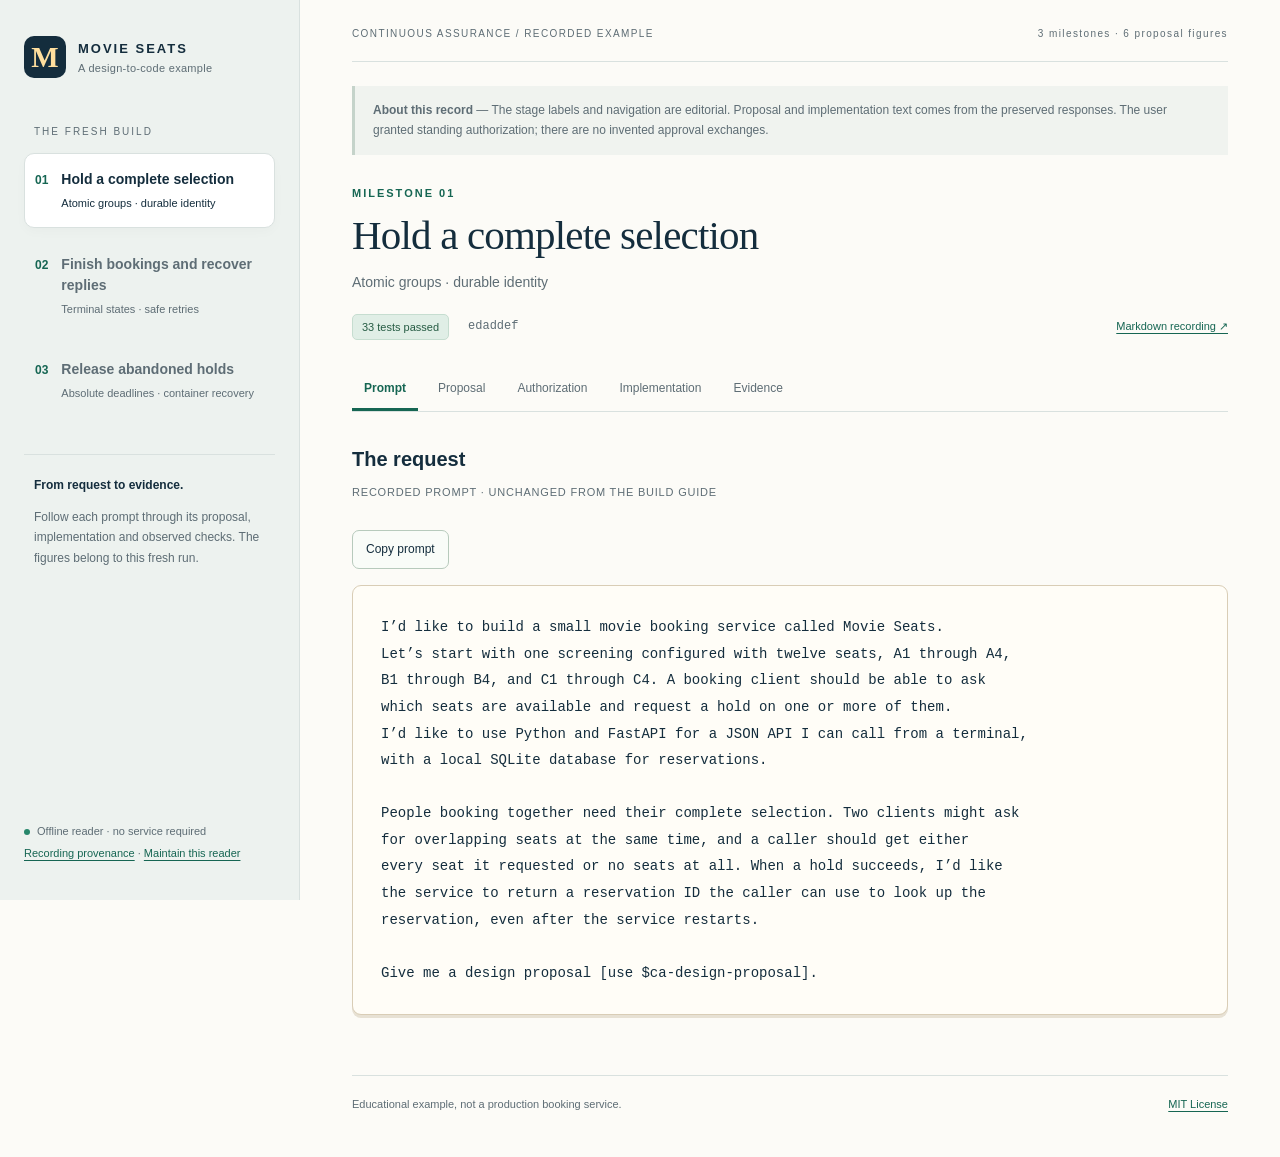
==== docs/walkthrough/index.html @ 3e664b1d "Add the offline walkthrough and completed example navigation" ====
<!doctype html>
<html lang="en">
<head>
  <meta charset="utf-8">
  <meta name="viewport" content="width=device-width, initial-scale=1">
  <title>Movie Seats — the fresh build</title>
  <meta name="description" content="Three recorded design proposals, fresh implementations and observed checks for the Movie Seats example.">
  <link rel="stylesheet" href="reader.css">
  <script src="reader.js" defer></script>
</head>
<body>
  <a class="skip-link" href="#content">Skip to recording</a>
  <aside class="sidebar" aria-label="Walkthrough navigation">
    <a class="brand" href="../../README.md"><span class="brand-mark" aria-hidden="true">M</span><span>MOVIE SEATS<small>A design-to-code example</small></span></a>
    <p class="sidebar-label">THE FRESH BUILD</p>
    <nav class="milestone-nav" aria-label="Milestones"><a class="milestone-link" href="#m1-prompt" data-milestone="m1"><span class="step">01</span><span><strong>Hold a complete selection</strong><small>Atomic groups · durable identity</small></span></a><a class="milestone-link" href="#m2-prompt" data-milestone="m2"><span class="step">02</span><span><strong>Finish bookings and recover replies</strong><small>Terminal states · safe retries</small></span></a><a class="milestone-link" href="#m3-prompt" data-milestone="m3"><span class="step">03</span><span><strong>Release abandoned holds</strong><small>Absolute deadlines · container recovery</small></span></a></nav>
    <div class="sidebar-note"><strong>From request to evidence.</strong><p>Follow each prompt through its proposal, implementation and observed checks. The figures belong to this fresh run.</p></div>
    <div class="sidebar-footer"><span class="offline-dot" aria-hidden="true"></span> Offline reader · no service required<br><a href="../recordings/README.md">Recording provenance</a> · <a href="README.md">Maintain this reader</a></div>
  </aside>
  <main id="content">
    <div class="page-top"><span>CONTINUOUS ASSURANCE / RECORDED EXAMPLE</span><span>3 milestones · 6 proposal figures</span></div>
    <div class="editorial-note"><strong>About this record</strong> — The stage labels and navigation are editorial. Proposal and implementation text comes from the preserved responses. The user granted standing authorization; there are no invented approval exchanges.</div>
    <article class="milestone" id="m1"><header class="milestone-heading"><p class="eyebrow">Milestone 01</p><h1>Hold a complete selection</h1><p>Atomic groups · durable identity</p><div class="checkpoint"><span>33 tests passed</span><code>edaddef</code><a href="../recordings/01-holds/README.md">Markdown recording ↗</a></div></header><nav class="stage-tabs" role="tablist" aria-label="Milestone 1 recording stages"><a role="tab" id="m1-prompt-tab" aria-controls="m1-prompt" href="#m1-prompt">Prompt</a><a role="tab" id="m1-proposal-tab" aria-controls="m1-proposal" href="#m1-proposal">Proposal</a><a role="tab" id="m1-authorization-tab" aria-controls="m1-authorization" href="#m1-authorization">Authorization</a><a role="tab" id="m1-implementation-tab" aria-controls="m1-implementation" href="#m1-implementation">Implementation</a><a role="tab" id="m1-evidence-tab" aria-controls="m1-evidence" href="#m1-evidence">Evidence</a></nav><section class="stage-panel" role="tabpanel" aria-labelledby="m1-prompt-tab" id="m1-prompt"><h2>The request</h2><p class="source-note">Recorded prompt · unchanged from the build guide</p><button class="copy-button" data-copy="m1-prompt-text">Copy prompt</button><pre id="m1-prompt-text" class="prompt"><code>I’d like to build a small movie booking service called Movie Seats.
Let’s start with one screening configured with twelve seats, A1 through A4,
B1 through B4, and C1 through C4. A booking client should be able to ask
which seats are available and request a hold on one or more of them.
I’d like to use Python and FastAPI for a JSON API I can call from a terminal,
with a local SQLite database for reservations.

People booking together need their complete selection. Two clients might ask
for overlapping seats at the same time, and a caller should get either
every seat it requested or no seats at all. When a hold succeeds, I’d like
the service to return a reservation ID the caller can use to look up the
reservation, even after the service restarts.

Give me a design proposal [use $ca-design-proposal].</code></pre></section><section class="stage-panel" role="tabpanel" aria-labelledby="m1-proposal-tab" id="m1-proposal"><h2>The design proposal</h2><p class="source-note">Recorded assistant response</p><p>A booking client needs to hold an entire party’s seat selection and recover the accepted reservation after a restart so that the group is never split by partial allocation.</p>
<figure><button class="image-button" data-figure="../recordings/01-holds/assets/overview.png" data-caption="Six-perspective proposal: green marks new subjects, blue marks changed subjects, and gray marks unchanged context." aria-label="Inspect Explanatory diagram"><img src="../recordings/01-holds/assets/overview.png" alt="Six-perspective proposal: green marks new subjects, blue marks changed subjects, and gray marks unchanged context." loading="lazy"></button><figcaption><span>Explanatory diagram</span><button class="text-button" data-figure="../recordings/01-holds/assets/overview.png" data-caption="Six-perspective proposal: green marks new subjects, blue marks changed subjects, and gray marks unchanged context.">Inspect full size ↗</button></figcaption></figure>
<p><strong>Milestone 1 — comparison baseline.</strong> The approved starter <code>81dfa9f</code> serves a page and <code>/health</code>; its two smoke tests pass. There is no screening, reservation, or database. This proposal introduces those responsibilities from that source baseline. The overview connects the group’s intentions to allocation rules, responsible components, exchanges, durable facts, and distinguishing checks.</p>
<figure><button class="image-button" data-figure="../recordings/01-holds/assets/collaboration.png" data-caption="Collaboration: the client calls the API, selection validation precedes allocation, and SQLite commits the complete hold. Green marks new subjects and blue marks changed subjects." aria-label="Inspect Explanatory diagram"><img src="../recordings/01-holds/assets/collaboration.png" alt="Collaboration: the client calls the API, selection validation precedes allocation, and SQLite commits the complete hold. Green marks new subjects and blue marks changed subjects." loading="lazy"></button><figcaption><span>Explanatory diagram</span><button class="text-button" data-figure="../recordings/01-holds/assets/collaboration.png" data-caption="Collaboration: the client calls the API, selection validation precedes allocation, and SQLite commits the complete hold. Green marks new subjects and blue marks changed subjects.">Inspect full size ↗</button></figcaption></figure>
<p><strong>Domain — Intentions, Required capabilities, and Rules.</strong> A caller can inspect one screening containing A1–A4, B1–B4, and C1–C4, request one or more seats, and recover the accepted group by its reservation ID. Availability is a snapshot: another caller can win before a later request. The service accepts every requested seat or none. A3 already held means an A2+A3 request leaves A2 available. Independent callers competing for B1 cannot both succeed.</p>
<p>Selection spelling is exact and case-sensitive. An empty group, duplicate seat, unknown identifier, nonstring, or extra request field is invalid; the service will reject mistakes rather than silently deduplicate or reinterpret them. Sorting valid seats makes representation stable without changing selection meaning. These are proposed interface choices within the prompt’s scope. Holds have no completion or expiry behavior at this checkpoint.</p>
<p><strong>Architecture — System context and Runtime units.</strong> A terminal client calls a FastAPI service served by Uvicorn. A reservation service owns the allocation decision; the local SQLite engine supplies transaction isolation and durable storage. Every operation opens and closes its own connection. Writers sharing a file coordinate through SQLite, including workers in different processes. This design assumes one host and a local filesystem; it does not establish multi-host database safety.</p>
<p><strong>Subsystem Design — Components.</strong> The package is <code>movie_seats</code>.</p>
<div class="table-scroll"><table><thead><tr><th>Package or module</th><th>Components: existing → proposed responsibility</th></tr></thead><tbody><tr><td><code>app.py</code> — changed</td><td>Starter assembly → initialize the configured store during startup and register booking routes; retain page and health.</td></tr><tr><td><code>domain.py</code> — new</td><td>No selection policy → validate exact seat IDs, preserve group meaning, and define caller-visible domain failures.</td></tr><tr><td><code>db.py</code> — new</td><td>No persistence → initialize schema version 1, allocate atomically, read consistent snapshots, and recover holds by ID.</td></tr><tr><td><code>api.py</code> — new</td><td>No booking boundary → parse JSON, call the store, and translate domain failures into stable HTTP responses.</td></tr><tr><td><code>scripts/acceptance.py</code> — new</td><td>No process rehearsal → exercise actual HTTP requests across independent Uvicorn processes and restarts.</td></tr></tbody></table></div>
<p><strong>Subsystem Interfaces — Interfaces and Exchanges.</strong> <code>GET /screening</code> returns the twelve seats with <code>available</code> or <code>held</code> status. <code>POST /reservations</code> accepts <code>{&quot;seats&quot;:[&quot;A3&quot;,&quot;A4&quot;]}</code> and returns HTTP 201 with <code>id</code>, canonical <code>seats</code>, and <code>status: &quot;held&quot;</code>, after commit. <code>GET /reservations/{id}</code> returns that reservation or 404. Invalid requests return 422, occupied selections 409, and a bounded database lock timeout 503 with <code>Retry-After: 1</code>. The page and exact <code>/health</code> response remain compatible.</p>
<p>A lost creation response remains ambiguous if the caller never learned the ID. Repeating an unkeyed request is not yet safe recovery; milestone 2 supplies that capability. A successful availability read is also not a reservation promise.</p>
<p><strong>State Management — State elements and transaction boundary.</strong> Four tables separate the fixed screening inventory, reservation identity/state, immutable requested selection, and current seat claims. A claim’s seat primary key enforces one owner; foreign keys bind it to known seats and reservations. Allocation starts <code>BEGIN IMMEDIATE</code>, checks the whole selection, writes the reservation and every claim, and commits before success is returned. Conflicts and SQL failures roll back the entire operation. Reads use one transaction for a consistent view.</p>
<p><code>MOVIE_SEATS_DB</code> selects the persistent file, defaulting to <code>instance/movie-seats.sqlite3</code>. Startup creates a new version-1 database transactionally, reuses a recognized database, and refuses unrecognized or newer schemas. It never resets an existing database to make startup succeed. This checkpoint introduces no migration of historical development data.</p>
<p><strong>Verification — Tests.</strong> The following checks will be added; they have not run yet.</p>
<div class="table-scroll"><table><thead><tr><th>Layer and real dependency</th><th>Distinguishing observation</th></tr></thead><tbody><tr><td>Unit, selection policy</td><td>Valid order canonicalizes; empty, duplicate, malformed and unknown selections fail.</td></tr><tr><td>Integration, actual SQLite</td><td>A3+A4 survives a new Store; A2+A3 clash leaves A2 free; injected SQL failure leaves no partial rows.</td></tr><tr><td>Integration, independent connections</td><td>A barrier-start B1 race has one winner; a held database write lock produces a bounded busy error.</td></tr><tr><td>Integration, actual ASGI app and temporary SQLite</td><td>Exact success/error contracts, twelve-seat view, and retained page/health behavior.</td></tr><tr><td>Process acceptance, HTTP and real files</td><td>Hold A3+A4, stop and restart Uvicorn, recover the same ID, reject overlap, and race two clients for B1.</td></tr></tbody></table></div>
<p>Run the suite with <code>uv run --locked python -m pytest -q</code> and the terminal scenario with <code>uv run --locked python scripts/acceptance.py --milestone 1</code>. Each scenario uses its own temporary data. Browser captures will show actual JSON responses; proposal figures remain explicitly labeled explanatory diagrams.</p>
<p><strong>Authorization.</strong> Your standing instruction authorizes implementation after this completed proposal. I will proceed under that instruction; no separate approval message is asserted.</p><p class="source-links"><a href="../recordings/01-holds/proposal.md">Portable Markdown</a><a href="../recordings/01-holds/proposal-response.txt">Exact response source</a></p></section><section class="stage-panel" role="tabpanel" aria-labelledby="m1-authorization-tab" id="m1-authorization"><h2>Standing authorization</h2><p class="source-note">Editorial note quoting the user’s standing instruction</p><h2>Standing authorization</h2>
<p>The user authorized this run before implementation:</p>
<blockquote>I authorize you to proceed from each completed proposal to implementation without asking me for a separate approval. Record this as standing authorization from this instruction; do not invent a separate user approval message.</blockquote>
<p>The user then requested that the preliminary proposal be discarded and the run restarted with more detailed six-perspective diagrams. The figures in this directory were produced after that restart. No separate approval message is claimed.</p></section><section class="stage-panel" role="tabpanel" aria-labelledby="m1-implementation-tab" id="m1-implementation"><h2>The implemented result</h2><p class="source-note">Recorded assistant response</p><p>Milestone 1 is implemented in commit <code>edaddef6b4f46260ad0694930af343e4f2dafe11</code>: a client can inspect twelve seats, hold a complete selection, and recover the reservation after restarting the service.</p>
<p>The implementation follows the proposal’s module boundaries. <code>domain.py</code> validates selection meaning; <code>db.py</code> owns versioned SQLite state and atomic allocation; <code>api.py</code> translates requests and failures; <code>app.py</code> initializes the configured store. The original page and health contract remain intact. JSON responses are formatted for terminal and browser inspection.</p>
<p><strong>Observed verification:</strong> <code>uv run --locked python -m pytest -q</code> passed <strong>33 tests</strong>. The checks include independent SQLite writers, a bounded lock timeout, rollback after an injected write failure, malformed HTTP requests, and refusal to overwrite unrecognized database files.</p>
<p>The real-process acceptance scenario passed: A3+A4 were recovered under the same reservation ID after stopping and restarting Uvicorn; A2+A3 returned 409 while A2 remained available; two concurrent clients using separate server processes produced exactly one 201 and one 409 for B1.</p>
<figure><button class="image-button" data-figure="../recordings/01-holds/assets/screening.png" data-caption="Working application screenshot: the screening reports A3 and A4 held while A2 remains available." aria-label="Inspect Application screenshot"><img src="../recordings/01-holds/assets/screening.png" alt="Working application screenshot: the screening reports A3 and A4 held while A2 remains available." loading="lazy"></button><figcaption><span>Application screenshot</span><button class="text-button" data-figure="../recordings/01-holds/assets/screening.png" data-caption="Working application screenshot: the screening reports A3 and A4 held while A2 remains available.">Inspect full size ↗</button></figcaption></figure>
<figure><button class="image-button" data-figure="../recordings/01-holds/assets/reservation-1.png" data-caption="Working application screenshot: the recovered reservation retains A3 and A4 under one identifier." aria-label="Inspect Application screenshot"><img src="../recordings/01-holds/assets/reservation-1.png" alt="Working application screenshot: the recovered reservation retains A3 and A4 under one identifier." loading="lazy"></button><figcaption><span>Application screenshot</span><button class="text-button" data-figure="../recordings/01-holds/assets/reservation-1.png" data-caption="Working application screenshot: the recovered reservation retains A3 and A4 under one identifier.">Inspect full size ↗</button></figcaption></figure>
<p>These are browser screenshots of actual service responses. The proposal’s overview and collaboration figures are explanatory diagrams, not screenshots. Structured acceptance observations and screenshot response bodies are included in the recording.</p>
<p><strong>Current limits:</strong> there is one local screening and no authentication. A caller that loses the creation reply without learning its ID cannot yet recover it by retrying. Holds do not yet confirm, cancel, or expire. Those capabilities belong to the next two prompts.</p>
<p>The milestone’s implementation is committed separately from this recording. I will use this new implementation as the baseline for milestone 2 under your standing authorization.</p><p class="source-links"><a href="../recordings/01-holds/implementation.md">Portable Markdown</a><a href="../recordings/01-holds/implementation-response.txt">Exact response source</a></p></section><section class="stage-panel" role="tabpanel" aria-labelledby="m1-evidence-tab" id="m1-evidence"><h2>Verification and source records</h2><p class="source-note">Editorial evidence index · recorded observations remain available below</p><div class="evidence-grid"><div><b>33</b><span>tests passed at this checkpoint</span></div><div><b>Passed</b><span>real-process acceptance</span></div></div><p>Implementation checkpoint <code>edaddef6b4f46260ad0694930af343e4f2dafe11</code>. These new commits are local until explicitly published.</p><pre><code>git switch --detach edaddef6b4f46260ad0694930af343e4f2dafe11</code></pre><ul class="file-list"><li><a href="../recordings/01-holds/checkpoint.json">checkpoint.json</a></li><li><a href="../recordings/01-holds/acceptance.json">acceptance.json</a></li><li><a href="../recordings/01-holds/screenshots.json">screenshots.json</a></li><li><a href="../recordings/01-holds/figures.json">figures.json</a></li></ul><details><summary>acceptance.json · observed results</summary><pre><code>{
  &quot;milestone&quot;: 1,
  &quot;result&quot;: &quot;passed&quot;,
  &quot;observed_at&quot;: &quot;2026-11-17T19:13:25.252071+00:00&quot;,
  &quot;observations&quot;: {
    &quot;recovered&quot;: {
      &quot;id&quot;: &quot;f8b7ba16-6167-48d1-93e2-e1f3c0beb6fd&quot;,
      &quot;status&quot;: &quot;held&quot;,
      &quot;seats&quot;: [
        &quot;A3&quot;,
        &quot;A4&quot;
      ]
    },
    &quot;overlap&quot;: {
      &quot;status&quot;: 409,
      &quot;body&quot;: {
        &quot;error&quot;: {
          &quot;code&quot;: &quot;seats_unavailable&quot;,
          &quot;message&quot;: &quot;The complete selection is not available.&quot;
        }
      }
    },
    &quot;race_statuses&quot;: [
      201,
      409
    ],
    &quot;screening&quot;: {
      &quot;id&quot;: &quot;screening-1&quot;,
      &quot;seats&quot;: [
        {
          &quot;id&quot;: &quot;A1&quot;,
          &quot;status&quot;: &quot;available&quot;
        },
        {
          &quot;id&quot;: &quot;A2&quot;,
          &quot;status&quot;: &quot;available&quot;
        },
        {
          &quot;id&quot;: &quot;A3&quot;,
          &quot;status&quot;: &quot;held&quot;
        },
        {
          &quot;id&quot;: &quot;A4&quot;,
          &quot;status&quot;: &quot;held&quot;
        },
        {
          &quot;id&quot;: &quot;B1&quot;,
          &quot;status&quot;: &quot;held&quot;
        },
        {
          &quot;id&quot;: &quot;B2&quot;,
          &quot;status&quot;: &quot;available&quot;
        },
        {
          &quot;id&quot;: &quot;B3&quot;,
          &quot;status&quot;: &quot;available&quot;
        },
        {
          &quot;id&quot;: &quot;B4&quot;,
          &quot;status&quot;: &quot;available&quot;
        },
        {
          &quot;id&quot;: &quot;C1&quot;,
          &quot;status&quot;: &quot;available&quot;
        },
        {
          &quot;id&quot;: &quot;C2&quot;,
          &quot;status&quot;: &quot;available&quot;
        },
        {
          &quot;id&quot;: &quot;C3&quot;,
          &quot;status&quot;: &quot;available&quot;
        },
        {
          &quot;id&quot;: &quot;C4&quot;,
          &quot;status&quot;: &quot;available&quot;
        }
      ]
    }
  }
}
</code></pre></details><h3>All working-application screenshots</h3><figure><button class="image-button" data-figure="../recordings/01-holds/assets/screening.png" data-caption="Working application screenshot: GET /screening, HTTP 200." aria-label="Inspect Application screenshot"><img src="../recordings/01-holds/assets/screening.png" alt="Working application screenshot: GET /screening, HTTP 200." loading="lazy"></button><figcaption><span>Application screenshot</span><button class="text-button" data-figure="../recordings/01-holds/assets/screening.png" data-caption="Working application screenshot: GET /screening, HTTP 200.">Inspect full size ↗</button></figcaption></figure><figure><button class="image-button" data-figure="../recordings/01-holds/assets/reservation-1.png" data-caption="Working application screenshot: GET /reservations/f8b7ba16-6167-48d1-93e2-e1f3c0beb6fd, HTTP 200." aria-label="Inspect Application screenshot"><img src="../recordings/01-holds/assets/reservation-1.png" alt="Working application screenshot: GET /reservations/f8b7ba16-6167-48d1-93e2-e1f3c0beb6fd, HTTP 200." loading="lazy"></button><figcaption><span>Application screenshot</span><button class="text-button" data-figure="../recordings/01-holds/assets/reservation-1.png" data-caption="Working application screenshot: GET /reservations/f8b7ba16-6167-48d1-93e2-e1f3c0beb6fd, HTTP 200.">Inspect full size ↗</button></figcaption></figure></section></article><article class="milestone" id="m2"><header class="milestone-heading"><p class="eyebrow">Milestone 02</p><h1>Finish bookings and recover replies</h1><p>Terminal states · safe retries</p><div class="checkpoint"><span>66 tests passed</span><code>9af1797</code><a href="../recordings/02-booking/README.md">Markdown recording ↗</a></div></header><nav class="stage-tabs" role="tablist" aria-label="Milestone 2 recording stages"><a role="tab" id="m2-prompt-tab" aria-controls="m2-prompt" href="#m2-prompt">Prompt</a><a role="tab" id="m2-proposal-tab" aria-controls="m2-proposal" href="#m2-proposal">Proposal</a><a role="tab" id="m2-authorization-tab" aria-controls="m2-authorization" href="#m2-authorization">Authorization</a><a role="tab" id="m2-implementation-tab" aria-controls="m2-implementation" href="#m2-implementation">Implementation</a><a role="tab" id="m2-evidence-tab" aria-controls="m2-evidence" href="#m2-evidence">Evidence</a></nav><section class="stage-panel" role="tabpanel" aria-labelledby="m2-prompt-tab" id="m2-prompt"><h2>The request</h2><p class="source-note">Recorded prompt · unchanged from the build guide</p><button class="copy-button" data-copy="m2-prompt-text">Copy prompt</button><pre id="m2-prompt-text" class="prompt"><code>Movie Seats can now hold seats and return a reservation ID. I’d like a
client to be able to use that ID to confirm the booking or cancel the hold
so someone else can book the seats. This should work for holds made with
the first version too.

A client can lose the reply to a request. I’d like it to be able to retry
safely, even after the service restarts. If the lost reply was for the
original hold, the caller should be able to find out whether its seats were
held and recover the reservation ID. It should also be safe to repeat a
confirmation or cancellation.

Give me a design proposal [use $ca-design-proposal].</code></pre></section><section class="stage-panel" role="tabpanel" aria-labelledby="m2-proposal-tab" id="m2-proposal"><h2>The design proposal</h2><p class="source-note">Recorded assistant response</p><p>A booking client needs to finish or release its held seats and recover a lost reply without creating another reservation or changing an already completed outcome.</p>
<figure><button class="image-button" data-figure="../recordings/02-booking/assets/overview.png" data-caption="Six-perspective proposal for booking completion and durable retry identity. Green marks additions, blue changes, and gray retained context." aria-label="Inspect Explanatory diagram"><img src="../recordings/02-booking/assets/overview.png" alt="Six-perspective proposal for booking completion and durable retry identity. Green marks additions, blue changes, and gray retained context." loading="lazy"></button><figcaption><span>Explanatory diagram</span><button class="text-button" data-figure="../recordings/02-booking/assets/overview.png" data-caption="Six-perspective proposal for booking completion and durable retry identity. Green marks additions, blue changes, and gray retained context.">Inspect full size ↗</button></figcaption></figure>
<p><strong>Milestone 2 — comparison baseline.</strong> Fresh implementation <code>edaddef</code> provides atomic holds, durable ID lookup, and 33 passing tests. Its <code>Store.hold</code> creates a new reservation for every successful unkeyed call, and every reservation remains held. Its immutable requested-seat rows and separate active claims provide the basis for safe completion and replay.</p>
<figure><button class="image-button" data-figure="../recordings/02-booking/assets/collaboration.png" data-caption="Collaboration for key recovery and terminal actions: the API delegates decisions to the reservation service and SQLite commits related effects together." aria-label="Inspect Explanatory diagram"><img src="../recordings/02-booking/assets/collaboration.png" alt="Collaboration for key recovery and terminal actions: the API delegates decisions to the reservation service and SQLite commits related effects together." loading="lazy"></button><figcaption><span>Explanatory diagram</span><button class="text-button" data-figure="../recordings/02-booking/assets/collaboration.png" data-caption="Collaboration for key recovery and terminal actions: the API delegates decisions to the reservation service and SQLite commits related effects together.">Inspect full size ↗</button></figcaption></figure>
<p><strong>Domain — Intentions and Required capabilities.</strong> The caller wants to keep its group booked by confirming, release the group by cancelling, and recover creation when its reply is lost. The service will add confirmation and cancellation by ID, plus durable creation identity through a caller-generated <code>request_key</code> supplied before sending the request.</p>
<p><strong>Rules — identity and completion.</strong> A key names one seat selection for this service. Canonical seat order makes A3+A4 and A4+A3 equivalent. Reusing the key for A2+A3 returns 409, even if those seats are available. Only successful creation consumes a key; failed validation or an unavailable group leaves the key reusable. Keys remain bound after cancellation or confirmation. Replaying a cancelled reservation returns that cancelled reservation and cannot acquire the seats again.</p>
<div class="table-scroll"><table><thead><tr><th>Current reservation</th><th>Confirm</th><th>Cancel</th></tr></thead><tbody><tr><td><code>held</code></td><td><code>confirmed</code>; keep every claim</td><td><code>cancelled</code>; release every claim</td></tr><tr><td><code>confirmed</code></td><td>Return the same confirmed booking</td><td>409; preserve the booking</td></tr><tr><td><code>cancelled</code></td><td>409; preserve cancellation</td><td>Return the same cancelled reservation</td></tr></tbody></table></div>
<p>This terminal-state policy protects a completed result from a delayed conflicting request. Cancellation remains a hold operation, rather than a way to undo a confirmed booking.</p>
<p><strong>Compatibility choice.</strong> Requiring a key would make an existing request such as <code>{&quot;seats&quot;:[&quot;A3&quot;,&quot;A4&quot;]}</code> fail with 422. I propose keeping the key optional: that request retains milestone-1 behavior, while <code>{&quot;seats&quot;:[&quot;A3&quot;,&quot;A4&quot;],&quot;request_key&quot;:&quot;party-17&quot;}</code> gains replay recovery. Existing holds can complete after upgrade but cannot retroactively gain a lost creation key. No ambiguity prevents proceeding under this compatibility policy.</p>
<p><strong>Architecture — participants and transactions.</strong> The booking client owns key generation and retention. The API validates request shape and translates results. The reservation service owns equivalence and lifecycle decisions. SQLite stores the key-to-reservation association and serializes competing creation or completion operations. Multiple workers continue to coordinate through the same local file.</p>
<p><strong>Subsystem Design — Components.</strong> Within <code>movie_seats</code>, these changes extend the fresh implementation:</p>
<div class="table-scroll"><table><thead><tr><th>Package or module</th><th>Components: existing → proposed responsibility</th></tr></thead><tbody><tr><td><code>domain.py</code> — changed</td><td>Selection rules → also validate keys, define terminal transitions, and represent creation versus replay with a <code>Creation</code> result.</td></tr><tr><td><code>db.py</code> — changed</td><td>Allocate and look up holds → first resolve a key, compare its original selection, perform completion, and migrate version 1 to 2.</td></tr><tr><td><code>api.py</code> — changed</td><td>Creation and lookup → accept an optional key, distinguish 201 creation from 200 replay, and expose confirm/cancel.</td></tr><tr><td><code>tests/fixtures/release_v1.sql</code> — new</td><td>Freeze a database generated by this run’s milestone-1 code, providing an independent upgrade input.</td></tr><tr><td><code>scripts/acceptance.py</code> — changed</td><td>Hold/restart rehearsal → also upgrade a previous hold and rehearse lost-reply recovery and repeated completion over HTTP.</td></tr></tbody></table></div>
<p><strong>Subsystem Interfaces — Interfaces and Exchanges.</strong> <code>POST /reservations</code> adds optional <code>request_key</code>: 1–128 ASCII characters matching <code>[A-Za-z0-9][A-Za-z0-9._:-]*</code>. Omitted or null means unkeyed creation. First success returns 201; an equivalent keyed replay returns 200 with the same ID and current state. Returning current state lets a caller discover that another action already confirmed or cancelled the reservation.</p>
<p><code>POST /reservations/{id}/confirm</code> and <code>/cancel</code> need no body and return 200 on success or repetition. Unknown IDs return 404; incompatible terminal operations and key reuse return distinct 409 error codes. Existing invalid-request and database-busy contracts remain. Screening reports confirmed seats as unavailable; cancelled reservations remain retrievable with their original seats.</p>
<p><strong>State Management — State elements and migration.</strong> Version 2 adds a <code>requests</code> table mapping a unique key to one reservation ID. A creation transaction checks this mapping before checking availability, so the caller’s own hold cannot make its retry fail. Key insertion, reservation creation, and all seat claims commit together. Original selections remain immutable and support equivalence checks after claims are released.</p>
<p>Completion reads state under <code>BEGIN IMMEDIATE</code>. Confirmation updates status while retaining claims. Cancellation updates status and deletes claims for that reservation ID in the same transaction. Repeated cancellation performs no deletion, preventing it from releasing seats subsequently acquired by someone else. Concurrent confirm/cancel requests produce one terminal winner and one conflict.</p>
<p>Migration adds the table without rebuilding or replacing existing reservations, advances <code>user_version</code> only in the same successful transaction, and is safe to reopen. Unknown newer versions remain rejected. A migration failure preserves the prior database.</p>
<p><strong>Verification — Tests.</strong> Proposed additions cover the complete transition matrix; key validation and reordered selection; mismatch rejection; replay after restart, confirmation, and cancellation; failed requests not consuming keys; same-key contention; concurrent confirm/cancel; and cancellation after reallocation. Real SQLite migration checks use the frozen fresh version-1 fixture and verify unchanged IDs, requested seats, and claims. Existing atomicity and HTTP checks remain.</p>
<p>Run <code>uv run --locked python -m pytest -q</code>. Run <code>uv run --locked python scripts/acceptance.py --milestone 2</code> to upgrade a version-1 hold, release its seats, create with a key, simulate discarding the response, restart, recover the ID, and safely repeat completion. This simulates a lost reply; it does not claim a network-fault injection. The milestone-1 scenario will also run against the evolved service.</p>
<p><strong>Authorization.</strong> I will implement this completed proposal under your standing authorization, then capture the observed checks and actual application screenshots. No separate approval message is asserted.</p><p class="source-links"><a href="../recordings/02-booking/proposal.md">Portable Markdown</a><a href="../recordings/02-booking/proposal-response.txt">Exact response source</a></p></section><section class="stage-panel" role="tabpanel" aria-labelledby="m2-authorization-tab" id="m2-authorization"><h2>Standing authorization</h2><p class="source-note">Editorial note quoting the user’s standing instruction</p><h2>Standing authorization</h2>
<p>The user authorized this run before implementation:</p>
<blockquote>I authorize you to proceed from each completed proposal to implementation without asking me for a separate approval. Record this as standing authorization from this instruction; do not invent a separate user approval message.</blockquote>
<p>The user then requested that the preliminary proposal be discarded and the run restarted with more detailed six-perspective diagrams. The figures in this directory were produced after that restart. No separate approval message is claimed.</p></section><section class="stage-panel" role="tabpanel" aria-labelledby="m2-implementation-tab" id="m2-implementation"><h2>The implemented result</h2><p class="source-note">Recorded assistant response</p><p>Milestone 2 is implemented in commit <code>9af1797ea2e4851319dd4ecc26d104b455d3a570</code>: clients can confirm or cancel holds and recover keyed creation requests after a lost reply or restart.</p>
<p>A creation request can now include <code>request_key</code>. First creation returns 201; equivalent retries return 200 with the same reservation ID and current state. Reordered seats are equivalent. Reusing a key for different seats returns 409. Existing keyless requests remain accepted, with their original recovery limits.</p>
<p>Confirmation keeps every seat claimed. Cancellation preserves the reservation and original seat list while releasing its claims. Repeating the same completion is safe; attempting the opposite terminal action returns 409. Old cancellation requests and old creation keys cannot affect a newer owner of the same seats.</p>
<p><strong>Observed verification:</strong> the complete suite passed <strong>66 tests</strong>. New coverage includes the transition matrix, key validation, concurrent same-key creation, confirm/cancel contention, failed-key-write rollback, failed-release rollback, and preservation of a version-1 database generated by this run. Migration failure also leaves the previous version and data intact.</p>
<p>The milestone-2 process scenario passed using real HTTP servers: it upgraded and cancelled a version-1 A3+A4 hold, created a keyed replacement, simulated discarding that reply, restarted, recovered the original replacement ID, confirmed it, and repeated completion safely. Concurrent same-key requests through separate server processes returned one 201 and one 200 with the same ID. The milestone-1 process scenario also passed against this implementation.</p>
<figure><button class="image-button" data-figure="../recordings/02-booking/assets/reservation-1.png" data-caption="Working application screenshot: the recovered A3+A4 booking is confirmed." aria-label="Inspect Application screenshot"><img src="../recordings/02-booking/assets/reservation-1.png" alt="Working application screenshot: the recovered A3+A4 booking is confirmed." loading="lazy"></button><figcaption><span>Application screenshot</span><button class="text-button" data-figure="../recordings/02-booking/assets/reservation-1.png" data-caption="Working application screenshot: the recovered A3+A4 booking is confirmed.">Inspect full size ↗</button></figcaption></figure>
<figure><button class="image-button" data-figure="../recordings/02-booking/assets/reservation-2.png" data-caption="Working application screenshot: the upgraded original hold remains retrievable as cancelled, with its original A3+A4 selection." aria-label="Inspect Application screenshot"><img src="../recordings/02-booking/assets/reservation-2.png" alt="Working application screenshot: the upgraded original hold remains retrievable as cancelled, with its original A3+A4 selection." loading="lazy"></button><figcaption><span>Application screenshot</span><button class="text-button" data-figure="../recordings/02-booking/assets/reservation-2.png" data-caption="Working application screenshot: the upgraded original hold remains retrievable as cancelled, with its original A3+A4 selection.">Inspect full size ↗</button></figcaption></figure>
<p>These are actual browser captures of the running API, not explanatory diagrams. The recording also includes the current screening screenshot, structured acceptance observations, and the response bodies associated with each capture.</p>
<p><strong>Current limits:</strong> safe creation recovery requires a key supplied before the original request. The lost-reply rehearsal discards a response at the scenario level; it does not inject a network failure. Keys remain stored for the lifetime of this educational database. Holds still have no deadline, and container deployment remains for milestone 3.</p>
<p>I will now use this fresh implementation as the baseline for the expiration proposal under your standing authorization.</p><p class="source-links"><a href="../recordings/02-booking/implementation.md">Portable Markdown</a><a href="../recordings/02-booking/implementation-response.txt">Exact response source</a></p></section><section class="stage-panel" role="tabpanel" aria-labelledby="m2-evidence-tab" id="m2-evidence"><h2>Verification and source records</h2><p class="source-note">Editorial evidence index · recorded observations remain available below</p><div class="evidence-grid"><div><b>66</b><span>tests passed at this checkpoint</span></div><div><b>Passed</b><span>real-process acceptance</span></div></div><p>Implementation checkpoint <code>9af1797ea2e4851319dd4ecc26d104b455d3a570</code>. These new commits are local until explicitly published.</p><pre><code>git switch --detach 9af1797ea2e4851319dd4ecc26d104b455d3a570</code></pre><ul class="file-list"><li><a href="../recordings/02-booking/checkpoint.json">checkpoint.json</a></li><li><a href="../recordings/02-booking/acceptance.json">acceptance.json</a></li><li><a href="../recordings/02-booking/screenshots.json">screenshots.json</a></li><li><a href="../recordings/02-booking/figures.json">figures.json</a></li><li><a href="../recordings/02-booking/previous-scenario.json">previous-scenario.json</a></li></ul><details><summary>acceptance.json · observed results</summary><pre><code>{
  &quot;milestone&quot;: 2,
  &quot;result&quot;: &quot;passed&quot;,
  &quot;observed_at&quot;: &quot;2026-11-17T19:19:38.522501+00:00&quot;,
  &quot;observations&quot;: {
    &quot;upgraded_and_cancelled&quot;: {
      &quot;id&quot;: &quot;3c9e856b-271c-491d-8567-b74ae8fc2869&quot;,
      &quot;status&quot;: &quot;cancelled&quot;,
      &quot;seats&quot;: [
        &quot;A3&quot;,
        &quot;A4&quot;
      ]
    },
    &quot;recovered&quot;: {
      &quot;id&quot;: &quot;3bf42559-46e8-4338-9390-514b32c9bd73&quot;,
      &quot;status&quot;: &quot;held&quot;,
      &quot;seats&quot;: [
        &quot;A3&quot;,
        &quot;A4&quot;
      ]
    },
    &quot;confirmed&quot;: {
      &quot;id&quot;: &quot;3bf42559-46e8-4338-9390-514b32c9bd73&quot;,
      &quot;status&quot;: &quot;confirmed&quot;,
      &quot;seats&quot;: [
        &quot;A3&quot;,
        &quot;A4&quot;
      ]
    },
    &quot;same_key_race_statuses&quot;: [
      200,
      201
    ],
    &quot;screening&quot;: {
      &quot;id&quot;: &quot;screening-1&quot;,
      &quot;seats&quot;: [
        {
          &quot;id&quot;: &quot;A1&quot;,
          &quot;status&quot;: &quot;available&quot;
        },
        {
          &quot;id&quot;: &quot;A2&quot;,
          &quot;status&quot;: &quot;available&quot;
        },
        {
          &quot;id&quot;: &quot;A3&quot;,
          &quot;status&quot;: &quot;confirmed&quot;
        },
        {
          &quot;id&quot;: &quot;A4&quot;,
          &quot;status&quot;: &quot;confirmed&quot;
        },
        {
          &quot;id&quot;: &quot;B1&quot;,
          &quot;status&quot;: &quot;held&quot;
        },
        {
          &quot;id&quot;: &quot;B2&quot;,
          &quot;status&quot;: &quot;available&quot;
        },
        {
          &quot;id&quot;: &quot;B3&quot;,
          &quot;status&quot;: &quot;available&quot;
        },
        {
          &quot;id&quot;: &quot;B4&quot;,
          &quot;status&quot;: &quot;available&quot;
        },
        {
          &quot;id&quot;: &quot;C1&quot;,
          &quot;status&quot;: &quot;available&quot;
        },
        {
          &quot;id&quot;: &quot;C2&quot;,
          &quot;status&quot;: &quot;available&quot;
        },
        {
          &quot;id&quot;: &quot;C3&quot;,
          &quot;status&quot;: &quot;available&quot;
        },
        {
          &quot;id&quot;: &quot;C4&quot;,
          &quot;status&quot;: &quot;available&quot;
        }
      ]
    }
  }
}
</code></pre></details><h3>All working-application screenshots</h3><figure><button class="image-button" data-figure="../recordings/02-booking/assets/screening.png" data-caption="Working application screenshot: GET /screening, HTTP 200." aria-label="Inspect Application screenshot"><img src="../recordings/02-booking/assets/screening.png" alt="Working application screenshot: GET /screening, HTTP 200." loading="lazy"></button><figcaption><span>Application screenshot</span><button class="text-button" data-figure="../recordings/02-booking/assets/screening.png" data-caption="Working application screenshot: GET /screening, HTTP 200.">Inspect full size ↗</button></figcaption></figure><figure><button class="image-button" data-figure="../recordings/02-booking/assets/reservation-1.png" data-caption="Working application screenshot: GET /reservations/3bf42559-46e8-4338-9390-514b32c9bd73, HTTP 200." aria-label="Inspect Application screenshot"><img src="../recordings/02-booking/assets/reservation-1.png" alt="Working application screenshot: GET /reservations/3bf42559-46e8-4338-9390-514b32c9bd73, HTTP 200." loading="lazy"></button><figcaption><span>Application screenshot</span><button class="text-button" data-figure="../recordings/02-booking/assets/reservation-1.png" data-caption="Working application screenshot: GET /reservations/3bf42559-46e8-4338-9390-514b32c9bd73, HTTP 200.">Inspect full size ↗</button></figcaption></figure><figure><button class="image-button" data-figure="../recordings/02-booking/assets/reservation-2.png" data-caption="Working application screenshot: GET /reservations/3c9e856b-271c-491d-8567-b74ae8fc2869, HTTP 200." aria-label="Inspect Application screenshot"><img src="../recordings/02-booking/assets/reservation-2.png" alt="Working application screenshot: GET /reservations/3c9e856b-271c-491d-8567-b74ae8fc2869, HTTP 200." loading="lazy"></button><figcaption><span>Application screenshot</span><button class="text-button" data-figure="../recordings/02-booking/assets/reservation-2.png" data-caption="Working application screenshot: GET /reservations/3c9e856b-271c-491d-8567-b74ae8fc2869, HTTP 200.">Inspect full size ↗</button></figcaption></figure></section></article><article class="milestone" id="m3"><header class="milestone-heading"><p class="eyebrow">Milestone 03</p><h1>Release abandoned holds</h1><p>Absolute deadlines · container recovery</p><div class="checkpoint"><span>94 tests passed</span><code>0e994e4</code><a href="../recordings/03-expiration/README.md">Markdown recording ↗</a></div></header><nav class="stage-tabs" role="tablist" aria-label="Milestone 3 recording stages"><a role="tab" id="m3-prompt-tab" aria-controls="m3-prompt" href="#m3-prompt">Prompt</a><a role="tab" id="m3-proposal-tab" aria-controls="m3-proposal" href="#m3-proposal">Proposal</a><a role="tab" id="m3-authorization-tab" aria-controls="m3-authorization" href="#m3-authorization">Authorization</a><a role="tab" id="m3-implementation-tab" aria-controls="m3-implementation" href="#m3-implementation">Implementation</a><a role="tab" id="m3-evidence-tab" aria-controls="m3-evidence" href="#m3-evidence">Evidence</a></nav><section class="stage-panel" role="tabpanel" aria-labelledby="m3-prompt-tab" id="m3-prompt"><h2>The request</h2><p class="source-note">Recorded prompt · unchanged from the build guide</p><button class="copy-button" data-copy="m3-prompt-text">Copy prompt</button><pre id="m3-prompt-text" class="prompt"><code>Movie Seats now lets clients confirm or cancel a hold. I’d like each new
hold to have a time limit, and I’d like the service to tell the caller when
the hold expires. Once an unconfirmed hold expires, its seats should be
available for booking again. Confirmed bookings should keep their seats.

When we stop the service for maintenance or an upgrade, that downtime
should count toward the hold time. If a deadline passes while the service
is stopped, the seats should be available when it starts accepting requests
again.

Upgrading should preserve reservations made with earlier versions. I’d also
like to run the service in a container and keep those reservations when we
replace the container.

Give me a design proposal [use $ca-design-proposal].</code></pre></section><section class="stage-panel" role="tabpanel" aria-labelledby="m3-proposal-tab" id="m3-proposal"><h2>The design proposal</h2><p class="source-note">Recorded assistant response</p><p>Booking clients need abandoned holds to release their seats on time, while operators need those deadlines and confirmed bookings to survive downtime, upgrades, and container replacement.</p>
<figure><button class="image-button" data-figure="../recordings/03-expiration/assets/overview.png" data-caption="Six-perspective proposal for durable expiration, upgrade policy and container recovery. Green marks additions, blue changes, and gray retained guarantees." aria-label="Inspect Explanatory diagram"><img src="../recordings/03-expiration/assets/overview.png" alt="Six-perspective proposal for durable expiration, upgrade policy and container recovery. Green marks additions, blue changes, and gray retained guarantees." loading="lazy"></button><figcaption><span>Explanatory diagram</span><button class="text-button" data-figure="../recordings/03-expiration/assets/overview.png" data-caption="Six-perspective proposal for durable expiration, upgrade policy and container recovery. Green marks additions, blue changes, and gray retained guarantees.">Inspect full size ↗</button></figcaption></figure>
<p><strong>Milestone 3 — comparison baseline.</strong> Fresh implementation <code>9af1797</code> has durable holds, confirmation, cancellation, keyed recovery, version-2 migration, and 66 passing tests. Its stored reservations have no deadline. <code>Store.get</code> and <code>screening</code> read without changing state, and <code>complete</code> can confirm any held reservation regardless of elapsed time. No container packaging exists.</p>
<figure><button class="image-button" data-figure="../recordings/03-expiration/assets/collaboration.png" data-caption="Collaboration: acquire SQLite&#x27;s write lock, sample the UTC clock, expire due holds, then execute the caller&#x27;s operation. The data volume survives replacement." aria-label="Inspect Explanatory diagram"><img src="../recordings/03-expiration/assets/collaboration.png" alt="Collaboration: acquire SQLite&#x27;s write lock, sample the UTC clock, expire due holds, then execute the caller&#x27;s operation. The data volume survives replacement." loading="lazy"></button><figcaption><span>Explanatory diagram</span><button class="text-button" data-figure="../recordings/03-expiration/assets/collaboration.png" data-caption="Collaboration: acquire SQLite&#x27;s write lock, sample the UTC clock, expire due holds, then execute the caller&#x27;s operation. The data volume survives replacement.">Inspect full size ↗</button></figcaption></figure>
<p><strong>Domain — Intentions and Required capabilities.</strong> A caller needs a definite deadline and eventual release of an abandoned group. A confirmed booking must retain its seats. The operator needs service downtime to count and upgrades to preserve existing reservation identity and retry mappings. This adds expiration and persistent container deployment to the current service.</p>
<p><strong>Rules — the timing boundary.</strong> Every new hold receives an absolute deadline. At <code>now &gt;= deadline</code>, an unconfirmed hold becomes <code>expired</code> and releases all claims. Confirmation and cancellation of an expired hold return 409 <code>reservation_expired</code>; neither reopens it or changes the recorded reason. Keyed replay returns 200 with the original ID, deadline, and current expired state. A new booking requires a new key. Confirmation completed before expiry remains final, even after its former deadline.</p>
<p>Eligibility is decided after acquiring the SQLite write lock. For a deadline of 12:00:05.000000, a confirmation arriving at 12:00:04.900000 but obtaining the lock at 12:00:05.000000 is too late. An arrival-time policy would accept it despite the elapsed deadline; I recommend transaction-time eligibility so competing workers agree on one serialized decision. Tests will cover the microsecond before, exact equality, and a request delayed behind a real lock.</p>
<p><strong>Upgrade choice.</strong> Earlier holds have no original timestamp from which to reconstruct a deadline. Expiring them immediately would release A3+A4 as soon as the upgrade runs; leaving them indefinite would preserve abandoned holds forever. I propose a one-time grace deadline of migration time plus the configured duration. IDs, selections, claims, and keys survive. Previously confirmed or cancelled records keep their state and a null deadline. Reopening the database or changing duration never renews an assigned deadline.</p>
<p><strong>Architecture — participants and runtime.</strong> The reservation service uses the host’s UTC clock and SQLite file; it does not rely on an in-memory countdown or background scheduler. Startup and every valid booking operation clean up due holds before returning state or allocating seats. Therefore a service that was stopped past a deadline exposes released seats when it becomes ready. An idle database may retain an unswept row until the next operation, but the API never relies on that stale row without applying the deadline.</p>
<p>This simple design acquires the write lock for booking reads as well as writes. That trades read concurrency for one clear ordering of expiry, confirmation and allocation in this small twelve-seat example. Accurate host wall time is an operating assumption; clock jumps can change when an unseen deadline is reached. Once a reservation is persisted as expired, a backward clock adjustment does not revive it.</p>
<p><strong>Subsystem Design — Components.</strong> Within <code>movie_seats</code>, the changes are:</p>
<div class="table-scroll"><table><thead><tr><th>Package or module</th><th>Components: existing → proposed responsibility</th></tr></thead><tbody><tr><td><code>clock.py</code> — new</td><td>No time abstraction → UTC integer microseconds and exact response formatting, with an injectable clock for tests.</td></tr><tr><td><code>db.py</code> — changed</td><td>State-only operations → common expiry-aware transaction, one-time deadlines, persisted expiration, and version-3 migration.</td></tr><tr><td><code>domain.py</code> — changed</td><td>Three-state completion policy → add terminal expired rejection while retaining confirmed/cancelled rules.</td></tr><tr><td><code>app.py</code> — changed</td><td>Database-path configuration → also validate hold duration and initialize/migrate/expire before accepting requests.</td></tr><tr><td><code>Dockerfile</code>, <code>compose.yaml</code>, <code>.dockerignore</code> — new</td><td>Host-only execution → locked runtime, nonroot service, localhost port, and a named data volume.</td></tr><tr><td>Tests and acceptance scripts — changed/new</td><td>Completion/retry checks → deterministic timing, upgrades from this run’s frozen v1/v2 data, process downtime and actual container replacement.</td></tr></tbody></table></div>
<p><strong>Subsystem Interfaces — Exchanges and controls.</strong> Reservation responses add <code>expires_at</code>, an ISO 8601 UTC timestamp with microseconds, or null for legacy terminal records. Existing endpoints and request-key rules remain. <code>MOVIE_SEATS_HOLD_SECONDS</code> selects an integer from 1 to 86400, default 300; invalid values stop startup clearly. The setting affects new holds and the first upgrade grace period, never existing deadlines.</p>
<p><code>docker compose up --build</code> runs the service with its SQLite file under <code>/data</code> on a named volume. The image will use the repository’s Python version, a pinned uv version, and <code>uv sync --locked --no-dev</code>. The existing host Uvicorn workflow remains supported. Replacing the container preserves the volume; deleting that volume intentionally deletes its database.</p>
<p><strong>State Management — atomic effects and failure.</strong> Version 3 adds integer <code>expires_at_us</code> and a due-hold index. Within <code>BEGIN IMMEDIATE</code>, the service samples time once and atomically changes due held rows to expired while deleting only their claims. It then creates a savepoint for the requested action. A domain rejection rolls back action work but commits due cleanup; thus a rejected late confirmation still leaves a durable expired record. SQL or infrastructure failures roll back the entire transaction. IDs, requested selections, and request mappings are retained throughout.</p>
<p><strong>Verification — Tests.</strong> Deterministic tests will check deadline equality, no renewal on replay/restart/configuration change, retained confirmed claims, persisted expiry after rejected work, rollback on failed release, and lock-wait ordering. Frozen databases from the two fresh implementation commits will verify migration, grace assignment, terminal-state preservation and failure rollback. Existing tests and the earlier process scenarios remain part of regression verification.</p>
<p>Run <code>uv run --locked python -m pytest -q</code> and <code>uv run --locked python scripts/acceptance.py --milestone 3</code>. The real-process scenario will stop before the deadline, restart after it, recover the expired ID, reallocate A3+A4 and preserve a confirmed group. <code>uv run --locked python scripts/container_acceptance.py</code> will build the actual image, remove a container while keeping its named volume, replace it after the deadline, verify both outcomes, and clean up only its isolated test resources. Docker Desktop is available for that check.</p>
<p><strong>Authorization.</strong> I will implement these explicit timing and upgrade policies under your standing authorization, then capture actual results and screenshots before creating the separate recording commit.</p><p class="source-links"><a href="../recordings/03-expiration/proposal.md">Portable Markdown</a><a href="../recordings/03-expiration/proposal-response.txt">Exact response source</a></p></section><section class="stage-panel" role="tabpanel" aria-labelledby="m3-authorization-tab" id="m3-authorization"><h2>Standing authorization</h2><p class="source-note">Editorial note quoting the user’s standing instruction</p><h2>Standing authorization</h2>
<p>The user authorized this run before implementation:</p>
<blockquote>I authorize you to proceed from each completed proposal to implementation without asking me for a separate approval. Record this as standing authorization from this instruction; do not invent a separate user approval message.</blockquote>
<p>The user then requested that the preliminary proposal be discarded and the run restarted with more detailed six-perspective diagrams. The figures in this directory were produced after that restart. No separate approval message is claimed.</p></section><section class="stage-panel" role="tabpanel" aria-labelledby="m3-implementation-tab" id="m3-implementation"><h2>The implemented result</h2><p class="source-note">Recorded assistant response</p><p>Milestone 3 is implemented in commit <code>0e994e4e7c1220ea5568f68b32fe685abf4adb78</code>: holds now have persisted deadlines, expire across downtime, and survive container replacement through a retained data volume.</p>
<p>The implementation uses absolute UTC microseconds and evaluates time after acquiring SQLite’s write lock. At the deadline, a held reservation expires and releases its complete selection. Confirmed bookings retain their claims. Creation retries retain the original deadline and cannot renew or resurrect an expired hold.</p>
<p>Version-1 and version-2 databases produced by this run upgrade in place. Existing held reservations receive one grace deadline at migration time; confirmed and cancelled legacy records keep their state and a null deadline. Reopening the file or changing duration does not reset assigned deadlines. Due cleanup commits even when a subsequent domain operation rejects, while SQL failures roll back the transaction.</p>
<p><strong>Observed verification:</strong> the full suite passed <strong>94 tests</strong>. New checks cover exact microsecond boundaries, a confirmation waiting behind a real database lock, expiry after restart, no renewal on replay, preservation of confirmed claims, rollback during failed cleanup, migration rollback, and configuration validation. Both earlier process acceptance scenarios also passed against this implementation.</p>
<p>The milestone-3 process scenario stopped before an A3+A4 deadline and restarted after it. The original ID reported expired, confirmation returned 409, keyed replay recovered that expired result, and another request successfully held A3+A4. The confirmed B1+B2 reservation retained its seats.</p>
<figure><button class="image-button" data-figure="../recordings/03-expiration/assets/reservation-1.png" data-caption="Working application screenshot: the original A3+A4 reservation reports expired with its persisted deadline." aria-label="Inspect Application screenshot"><img src="../recordings/03-expiration/assets/reservation-1.png" alt="Working application screenshot: the original A3+A4 reservation reports expired with its persisted deadline." loading="lazy"></button><figcaption><span>Application screenshot</span><button class="text-button" data-figure="../recordings/03-expiration/assets/reservation-1.png" data-caption="Working application screenshot: the original A3+A4 reservation reports expired with its persisted deadline.">Inspect full size ↗</button></figcaption></figure>
<figure><button class="image-button" data-figure="../recordings/03-expiration/assets/reservation-2.png" data-caption="Working application screenshot: B1+B2 remain confirmed after their original hold deadline." aria-label="Inspect Application screenshot"><img src="../recordings/03-expiration/assets/reservation-2.png" alt="Working application screenshot: B1+B2 remain confirmed after their original hold deadline." loading="lazy"></button><figcaption><span>Application screenshot</span><button class="text-button" data-figure="../recordings/03-expiration/assets/reservation-2.png" data-caption="Working application screenshot: B1+B2 remain confirmed after their original hold deadline.">Inspect full size ↗</button></figcaption></figure>
<p>The actual Docker Compose scenario also passed. It built the locked image, ran the service as UID 10001, removed the first container while keeping its named volume, and created a different container using that same volume after the deadline. The expired reservation, confirmed booking, and request-key mappings survived; A3+A4 could be held again. The script removed only its isolated project, test volume, and local image tag afterward.</p>
<p><strong>Operating limits:</strong> this remains an educational, single-host SQLite service. Booking reads acquire the write lock because they may expire holds. Correct deadline timing depends on the host’s UTC clock. Cleanup occurs at startup and booking operations, without a background scheduler. Request-key records are retained. The container’s Python and uv image tags pin versions, but are not immutable digest pins; the tested application image ID is recorded with the container result.</p>
<p>The three implementation milestones are complete. I will now create the initial offline HTML walkthrough and concise README navigation as the eighth commit, preserving the first seven commits and keeping all new work local.</p><p class="source-links"><a href="../recordings/03-expiration/implementation.md">Portable Markdown</a><a href="../recordings/03-expiration/implementation-response.txt">Exact response source</a></p></section><section class="stage-panel" role="tabpanel" aria-labelledby="m3-evidence-tab" id="m3-evidence"><h2>Verification and source records</h2><p class="source-note">Editorial evidence index · recorded observations remain available below</p><div class="evidence-grid"><div><b>94</b><span>tests passed at this checkpoint</span></div><div><b>Passed</b><span>real-process acceptance</span></div></div><p>Implementation checkpoint <code>0e994e4e7c1220ea5568f68b32fe685abf4adb78</code>. These new commits are local until explicitly published.</p><pre><code>git switch --detach 0e994e4e7c1220ea5568f68b32fe685abf4adb78</code></pre><ul class="file-list"><li><a href="../recordings/03-expiration/checkpoint.json">checkpoint.json</a></li><li><a href="../recordings/03-expiration/acceptance.json">acceptance.json</a></li><li><a href="../recordings/03-expiration/screenshots.json">screenshots.json</a></li><li><a href="../recordings/03-expiration/figures.json">figures.json</a></li><li><a href="../recordings/03-expiration/milestone-2-regression.json">milestone-2-regression.json</a></li><li><a href="../recordings/03-expiration/milestone-1-regression.json">milestone-1-regression.json</a></li><li><a href="../recordings/03-expiration/container-acceptance.json">container-acceptance.json</a></li></ul><details><summary>acceptance.json · observed results</summary><pre><code>{
  &quot;milestone&quot;: 3,
  &quot;result&quot;: &quot;passed&quot;,
  &quot;observed_at&quot;: &quot;2026-11-17T19:26:58.412319+00:00&quot;,
  &quot;observations&quot;: {
    &quot;expired&quot;: {
      &quot;id&quot;: &quot;9fdc979e-a479-4656-a1ec-f91f4555cc76&quot;,
      &quot;status&quot;: &quot;expired&quot;,
      &quot;seats&quot;: [
        &quot;A3&quot;,
        &quot;A4&quot;
      ],
      &quot;expires_at&quot;: &quot;2026-11-17T19:26:57.884651Z&quot;
    },
    &quot;confirmed&quot;: {
      &quot;id&quot;: &quot;25b391ab-9e83-4969-a601-660826c95d7d&quot;,
      &quot;status&quot;: &quot;confirmed&quot;,
      &quot;seats&quot;: [
        &quot;B1&quot;,
        &quot;B2&quot;
      ],
      &quot;expires_at&quot;: &quot;2026-11-17T19:26:57.886366Z&quot;
    },
    &quot;replacement&quot;: {
      &quot;id&quot;: &quot;ffa9cf3a-66a7-4880-a710-35630097f9c8&quot;,
      &quot;status&quot;: &quot;held&quot;,
      &quot;seats&quot;: [
        &quot;A3&quot;,
        &quot;A4&quot;
      ],
      &quot;expires_at&quot;: &quot;2026-11-17T19:31:58.224299Z&quot;
    },
    &quot;screening&quot;: {
      &quot;id&quot;: &quot;screening-1&quot;,
      &quot;seats&quot;: [
        {
          &quot;id&quot;: &quot;A1&quot;,
          &quot;status&quot;: &quot;available&quot;
        },
        {
          &quot;id&quot;: &quot;A2&quot;,
          &quot;status&quot;: &quot;available&quot;
        },
        {
          &quot;id&quot;: &quot;A3&quot;,
          &quot;status&quot;: &quot;held&quot;
        },
        {
          &quot;id&quot;: &quot;A4&quot;,
          &quot;status&quot;: &quot;held&quot;
        },
        {
          &quot;id&quot;: &quot;B1&quot;,
          &quot;status&quot;: &quot;confirmed&quot;
        },
        {
          &quot;id&quot;: &quot;B2&quot;,
          &quot;status&quot;: &quot;confirmed&quot;
        },
        {
          &quot;id&quot;: &quot;B3&quot;,
          &quot;status&quot;: &quot;available&quot;
        },
        {
          &quot;id&quot;: &quot;B4&quot;,
          &quot;status&quot;: &quot;available&quot;
        },
        {
          &quot;id&quot;: &quot;C1&quot;,
          &quot;status&quot;: &quot;available&quot;
        },
        {
          &quot;id&quot;: &quot;C2&quot;,
          &quot;status&quot;: &quot;available&quot;
        },
        {
          &quot;id&quot;: &quot;C3&quot;,
          &quot;status&quot;: &quot;available&quot;
        },
        {
          &quot;id&quot;: &quot;C4&quot;,
          &quot;status&quot;: &quot;available&quot;
        }
      ]
    }
  }
}
</code></pre></details><details><summary>container-acceptance.json · observed results</summary><pre><code>{
  &quot;result&quot;: &quot;passed&quot;,
  &quot;observed_at&quot;: &quot;2026-11-17T19:27:16.424104+00:00&quot;,
  &quot;image_id&quot;: &quot;sha256:3c747ed7f8807c82d94db51ab24319d6ec1cd9486809c3edca63f60dc0a3292a&quot;,
  &quot;runtime_uid&quot;: &quot;10001&quot;,
  &quot;container_replaced&quot;: true,
  &quot;same_named_volume&quot;: true,
  &quot;expired&quot;: {
    &quot;id&quot;: &quot;d0847a03-72db-4daf-aba1-69f93f37ce46&quot;,
    &quot;status&quot;: &quot;expired&quot;,
    &quot;seats&quot;: [
      &quot;A3&quot;,
      &quot;A4&quot;
    ],
    &quot;expires_at&quot;: &quot;2026-11-17T19:27:15.190776Z&quot;
  },
  &quot;confirmed&quot;: {
    &quot;id&quot;: &quot;de41015c-4ad2-4575-80e3-7f2721fb6680&quot;,
    &quot;status&quot;: &quot;confirmed&quot;,
    &quot;seats&quot;: [
      &quot;B1&quot;,
      &quot;B2&quot;
    ],
    &quot;expires_at&quot;: &quot;2026-11-17T19:27:15.193495Z&quot;
  },
  &quot;replacement&quot;: {
    &quot;id&quot;: &quot;a35707f5-fc04-412d-b941-158eba7e81a1&quot;,
    &quot;status&quot;: &quot;held&quot;,
    &quot;seats&quot;: [
      &quot;A3&quot;,
      &quot;A4&quot;
    ],
    &quot;expires_at&quot;: &quot;2026-11-17T19:27:22.421722Z&quot;
  }
}
</code></pre></details><h3>All working-application screenshots</h3><figure><button class="image-button" data-figure="../recordings/03-expiration/assets/screening.png" data-caption="Working application screenshot: GET /screening, HTTP 200." aria-label="Inspect Application screenshot"><img src="../recordings/03-expiration/assets/screening.png" alt="Working application screenshot: GET /screening, HTTP 200." loading="lazy"></button><figcaption><span>Application screenshot</span><button class="text-button" data-figure="../recordings/03-expiration/assets/screening.png" data-caption="Working application screenshot: GET /screening, HTTP 200.">Inspect full size ↗</button></figcaption></figure><figure><button class="image-button" data-figure="../recordings/03-expiration/assets/reservation-1.png" data-caption="Working application screenshot: GET /reservations/9fdc979e-a479-4656-a1ec-f91f4555cc76, HTTP 200." aria-label="Inspect Application screenshot"><img src="../recordings/03-expiration/assets/reservation-1.png" alt="Working application screenshot: GET /reservations/9fdc979e-a479-4656-a1ec-f91f4555cc76, HTTP 200." loading="lazy"></button><figcaption><span>Application screenshot</span><button class="text-button" data-figure="../recordings/03-expiration/assets/reservation-1.png" data-caption="Working application screenshot: GET /reservations/9fdc979e-a479-4656-a1ec-f91f4555cc76, HTTP 200.">Inspect full size ↗</button></figcaption></figure><figure><button class="image-button" data-figure="../recordings/03-expiration/assets/reservation-2.png" data-caption="Working application screenshot: GET /reservations/25b391ab-9e83-4969-a601-660826c95d7d, HTTP 200." aria-label="Inspect Application screenshot"><img src="../recordings/03-expiration/assets/reservation-2.png" alt="Working application screenshot: GET /reservations/25b391ab-9e83-4969-a601-660826c95d7d, HTTP 200." loading="lazy"></button><figcaption><span>Application screenshot</span><button class="text-button" data-figure="../recordings/03-expiration/assets/reservation-2.png" data-caption="Working application screenshot: GET /reservations/25b391ab-9e83-4969-a601-660826c95d7d, HTTP 200.">Inspect full size ↗</button></figcaption></figure><figure><button class="image-button" data-figure="../recordings/03-expiration/assets/reservation-3.png" data-caption="Working application screenshot: GET /reservations/ffa9cf3a-66a7-4880-a710-35630097f9c8, HTTP 200." aria-label="Inspect Application screenshot"><img src="../recordings/03-expiration/assets/reservation-3.png" alt="Working application screenshot: GET /reservations/ffa9cf3a-66a7-4880-a710-35630097f9c8, HTTP 200." loading="lazy"></button><figcaption><span>Application screenshot</span><button class="text-button" data-figure="../recordings/03-expiration/assets/reservation-3.png" data-caption="Working application screenshot: GET /reservations/ffa9cf3a-66a7-4880-a710-35630097f9c8, HTTP 200.">Inspect full size ↗</button></figcaption></figure></section></article>
    <footer class="main-footer">Educational example, not a production booking service. <a href="../../LICENSE">MIT License</a></footer>
  </main>
  <dialog id="image-viewer" aria-label="Inspect recorded image">
    <div class="viewer-toolbar"><strong id="viewer-kind">Recorded image</strong><div><button id="fit-image">Fit width</button><button id="actual-image">100%</button><button id="close-image" aria-label="Close image">Close ×</button></div></div>
    <div class="viewer-scroll"><img id="viewer-image" alt=""></div>
    <p id="viewer-caption"></p>
  </dialog>
</body>
</html>
---- docs/walkthrough/reader.css ----
:root{color-scheme:light;--ink:#142d3d;--muted:#5e6d75;--line:#d9e1df;--green:#166653;--paper:#fcfbf7;--nav:#edf2ef;--accent:#dba861;font-family:Inter,-apple-system,BlinkMacSystemFont,"Segoe UI",sans-serif;font-size:16px;color:var(--ink);background:var(--paper)}
*{box-sizing:border-box}body{margin:0}a{color:var(--green);text-underline-offset:3px}button{font:inherit;cursor:pointer}button:focus-visible,a:focus-visible,summary:focus-visible{outline:3px solid #bc852e;outline-offset:4px}button{border:1px solid var(--line);border-radius:7px;background:white;color:var(--ink);padding:8px 13px}.sidebar{position:fixed;inset:0 auto 0 0;width:300px;background:var(--nav);border-right:1px solid var(--line);padding:36px 24px;display:flex;flex-direction:column;overflow:auto}.brand{display:flex;gap:12px;align-items:center;color:var(--ink);text-decoration:none;font-size:13px;letter-spacing:2px;font-weight:750}.brand small{display:block;font-size:11px;font-weight:450;letter-spacing:.3px;margin-top:6px;color:var(--muted)}.brand-mark{display:grid;place-items:center;width:42px;height:42px;background:var(--ink);color:#ffdf9e;border-radius:10px;font-family:Georgia,serif;font-size:29px;letter-spacing:0}.sidebar-label{font-size:10px;letter-spacing:2px;color:var(--muted);margin:48px 10px 16px}.milestone-nav{display:grid;gap:10px}.milestone-link{display:flex;gap:13px;padding:15px 10px;border-radius:10px;text-decoration:none;color:var(--muted);border:1px solid transparent}.milestone-link strong{font-size:14px;line-height:1.5;display:block}.milestone-link small{font-size:11px;line-height:1.5;display:block;margin-top:5px}.milestone-link.active{background:white;border-color:var(--line);color:var(--ink);box-shadow:0 4px 12px #17372706}.step{font-size:12px;font-weight:750;padding-top:4px;color:var(--green)}.sidebar-note{margin-top:36px;padding:20px 10px;border-top:1px solid var(--line);font-size:12px;line-height:1.7;color:var(--muted)}.sidebar-note strong{color:var(--ink)}.sidebar-footer{margin-top:auto;padding-top:35px;font-size:11px;line-height:2;color:var(--muted)}.offline-dot{display:inline-block;width:6px;height:6px;border-radius:50%;background:#27876b;margin-right:4px}main{margin-left:300px;padding:28px 52px 25px;max-width:1600px}.page-top{display:flex;justify-content:space-between;gap:20px;font-size:10px;letter-spacing:1.4px;color:var(--muted);padding:0 0 22px;border-bottom:1px solid var(--line)}.editorial-note{font-size:12px;line-height:1.7;background:#f0f3ef;padding:14px 18px;border-left:3px solid #c5d3ca;margin:24px 0 32px;color:var(--muted)}.milestone-heading{padding-bottom:26px}.eyebrow{font-size:11px;text-transform:uppercase;font-weight:700;letter-spacing:2px;color:var(--green);margin:0 0 13px}h1{font:500 clamp(30px,3.2vw,48px)/1.15 Georgia,"Times New Roman",serif;letter-spacing:-.8px;margin:0 0 15px;max-width:840px}.milestone-heading>p:not(.eyebrow){color:var(--muted);font-size:14px;margin:0 0 24px}.checkpoint{display:flex;flex-wrap:wrap;gap:14px;align-items:center;font-size:11px}.checkpoint>span{background:#e0eee6;border:1px solid #c6ddd0;color:#255b43;padding:6px 9px;border-radius:5px}.checkpoint code{background:transparent;color:var(--muted)}.checkpoint a{margin-left:auto}.stage-tabs{display:flex;gap:8px;border-bottom:1px solid var(--line);padding-bottom:0;position:sticky;top:0;background:var(--paper);z-index:1}.stage-tabs a{text-decoration:none;font-size:12px;color:var(--muted);padding:15px 12px 13px;border-bottom:3px solid transparent}.stage-tabs a[aria-selected=true]{border-color:var(--green);color:var(--green);font-weight:700}.stage-panel{padding:30px 0 45px;max-width:1050px;line-height:1.75;font-size:15px}.stage-panel h2{font-size:20px;font-weight:650;margin:0 0 6px}.stage-panel h3{font-size:17px;margin:30px 0 12px}.source-note{font-size:11px;text-transform:uppercase;letter-spacing:.8px;color:var(--muted);margin:0 0 28px!important}.stage-panel>p{margin:20px 0}.stage-panel strong{color:#143b46}code{font:12px/1.6 ui-monospace,SFMono-Regular,Consolas,monospace;background:#edf0ee;padding:2px 5px;border-radius:3px;overflow-wrap:anywhere}pre{white-space:pre-wrap;overflow-wrap:anywhere;line-height:1.7;background:#f0f2ee;border:1px solid var(--line);border-radius:9px;padding:22px;overflow:auto}pre code{background:transparent;padding:0;font-size:13px}.prompt{background:#fffdf7;border-color:#d9cdb6;padding:28px;margin-top:16px;max-width:900px;box-shadow:0 3px 0 #e7e1d4}.prompt code{font-size:14px;line-height:1.9}.copy-button{font-size:12px;border-color:#b7cabc;background:#f9fcf8}.table-scroll{overflow:auto;margin:24px 0}table{border-collapse:collapse;min-width:500px;width:100%;font-size:13px;line-height:1.65}th{text-align:left;background:#edf2ef;color:#24483f;font-weight:650}td,th{padding:13px 15px;vertical-align:top;border:1px solid var(--line)}td:first-child{width:30%}blockquote{border-left:3px solid var(--accent);background:#faf6eb;margin:22px 0;padding:18px 24px;font:18px/1.65 Georgia,serif}figure{margin:24px 0 32px;border:1px solid var(--line);border-radius:10px;background:white;overflow:hidden}.image-button{display:block;border:0;padding:12px;width:100%;border-radius:0;background:#fff}.image-button img{max-width:100%;max-height:540px;display:block;margin:auto;object-fit:contain}figcaption{display:flex;justify-content:space-between;align-items:center;gap:15px;padding:12px 16px;background:#f0f3ef;border-top:1px solid var(--line);font-size:11px;color:var(--muted);letter-spacing:.2px}.text-button{border:0;background:transparent;color:var(--green);padding:0;font-size:11px}.source-links{display:flex;gap:20px;border-top:1px solid var(--line);padding-top:20px;font-size:12px}.evidence-grid{display:grid;grid-template-columns:1fr 1fr;gap:16px;margin:24px 0}.evidence-grid>div{border:1px solid var(--line);border-radius:8px;padding:22px;background:#f0f4ef}.evidence-grid b{font:32px Georgia,serif;display:block;color:var(--green)}.evidence-grid span{display:block;font-size:12px;color:var(--muted);margin-top:8px}.file-list{font-size:13px;columns:2;padding-left:22px}details{border:1px solid var(--line);border-radius:8px;margin:12px 0;padding:14px 18px}summary{cursor:pointer;font-weight:600;font-size:13px}.main-footer{border-top:1px solid var(--line);padding:22px 0;font-size:11px;color:var(--muted)}.main-footer a{float:right}.skip-link{position:fixed;top:-100px;left:20px;z-index:10;background:white;padding:14px}.skip-link:focus{top:10px}[hidden]{display:none!important}dialog{width:96vw;max-width:none;height:94vh;max-height:none;margin:auto;border:1px solid #8fa39e;padding:0;border-radius:10px;overflow:hidden;background:#f3f6fa}dialog::backdrop{background:#102633ce}.viewer-toolbar{display:flex;align-items:center;justify-content:space-between;gap:20px;padding:12px 18px;background:#fff;border-bottom:1px solid var(--line);height:65px}.viewer-toolbar strong{font-size:13px}.viewer-toolbar button{font-size:12px;margin-left:4px}.viewer-scroll{height:calc(100% - 125px);overflow:auto;padding:20px}.viewer-scroll img{display:block;max-width:none;height:auto}#viewer-caption{font-size:12px;margin:0;padding:15px 20px;line-height:1.5;height:60px;background:#fff;overflow:auto}
@media(max-width:1000px){.sidebar{width:245px;padding:28px 17px}main{margin-left:245px;padding:24px 28px}.page-top span:last-child{display:none}.milestone-link{gap:9px}.stage-tabs{gap:0}.stage-tabs a{padding:14px 9px}.checkpoint a{margin-left:0}}
@media(max-width:720px){.sidebar{position:static;width:auto;padding:18px;border-right:0;border-bottom:1px solid var(--line)}.sidebar-label,.sidebar-note,.sidebar-footer{display:none}.brand{margin-bottom:15px}.milestone-nav{grid-template-columns:repeat(3,1fr);gap:6px}.milestone-link{padding:8px;display:block}.milestone-link strong{font-size:11px;line-height:1.4}.milestone-link small{display:none}.step{font-size:10px}.milestone-link.active{box-shadow:none}main{margin-left:0;padding:20px}.editorial-note{margin:18px 0 26px}.page-top{font-size:9px;letter-spacing:.6px}h1{font-size:34px}.stage-tabs{overflow:auto}.stage-tabs a{font-size:11px;white-space:nowrap;padding:13px 9px}.stage-panel{font-size:14px}.prompt{padding:18px}.prompt code{font-size:12px}.file-list{columns:1}.viewer-toolbar{padding:10px;gap:8px}.viewer-toolbar strong{display:none}.viewer-scroll{padding:8px}.source-links{flex-wrap:wrap}figcaption{padding:10px}.evidence-grid{gap:10px}.evidence-grid>div{padding:16px}}
@media print{.sidebar,.stage-tabs,.page-top,.editorial-note,.copy-button,.text-button,.main-footer{display:none}main{margin:0;padding:0}.milestone[hidden],.stage-panel[hidden]{display:block!important}.milestone{break-before:page}.image-button img{max-height:none}figure{break-inside:avoid}.source-note{margin-bottom:12px!important}}
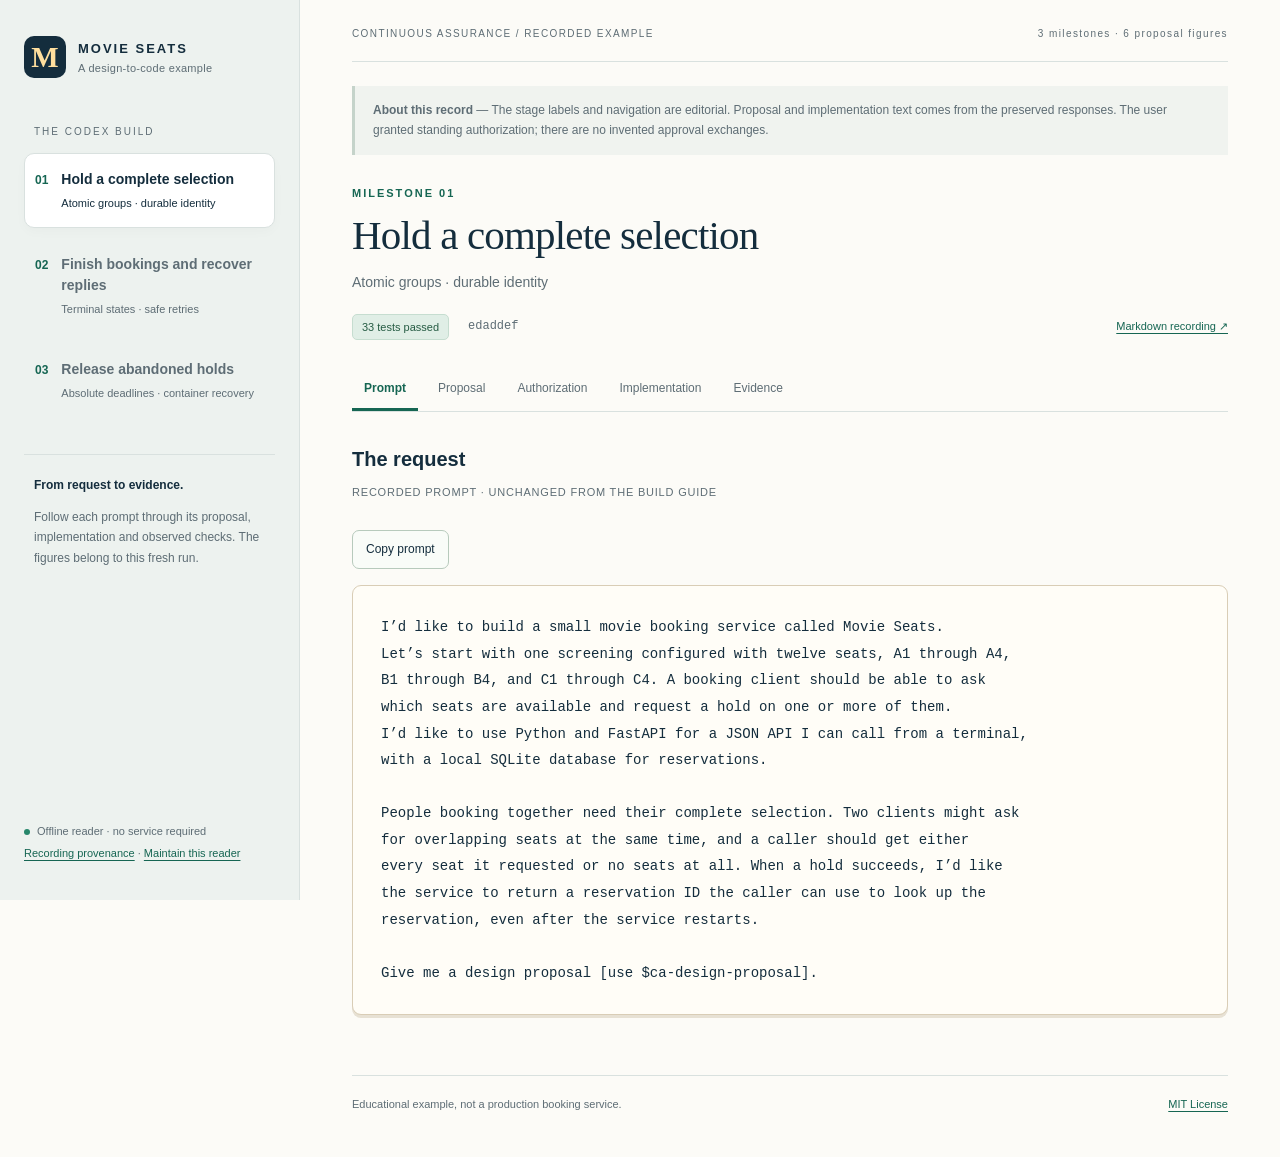
==== commit eb10856c: "docs: present the Codex build as a finished example" ====
--- a/docs/walkthrough/index.html
+++ b/docs/walkthrough/index.html
@@ -3,8 +3,8 @@
 <head>
   <meta charset="utf-8">
   <meta name="viewport" content="width=device-width, initial-scale=1">
-  <title>Movie Seats — the fresh build</title>
-  <meta name="description" content="Three recorded design proposals, fresh implementations and observed checks for the Movie Seats example.">
+  <title>Movie Seats — the Codex build</title>
+  <meta name="description" content="Follow the three prompts, design proposals, implementations and checks from the Codex build of Movie Seats.">
   <link rel="stylesheet" href="reader.css">
   <script src="reader.js" defer></script>
 </head>
@@ -12,7 +12,7 @@
   <a class="skip-link" href="#content">Skip to recording</a>
   <aside class="sidebar" aria-label="Walkthrough navigation">
     <a class="brand" href="../../README.md"><span class="brand-mark" aria-hidden="true">M</span><span>MOVIE SEATS<small>A design-to-code example</small></span></a>
-    <p class="sidebar-label">THE FRESH BUILD</p>
+    <p class="sidebar-label">THE CODEX BUILD</p>
     <nav class="milestone-nav" aria-label="Milestones"><a class="milestone-link" href="#m1-prompt" data-milestone="m1"><span class="step">01</span><span><strong>Hold a complete selection</strong><small>Atomic groups · durable identity</small></span></a><a class="milestone-link" href="#m2-prompt" data-milestone="m2"><span class="step">02</span><span><strong>Finish bookings and recover replies</strong><small>Terminal states · safe retries</small></span></a><a class="milestone-link" href="#m3-prompt" data-milestone="m3"><span class="step">03</span><span><strong>Release abandoned holds</strong><small>Absolute deadlines · container recovery</small></span></a></nav>
     <div class="sidebar-note"><strong>From request to evidence.</strong><p>Follow each prompt through its proposal, implementation and observed checks. The figures belong to this fresh run.</p></div>
     <div class="sidebar-footer"><span class="offline-dot" aria-hidden="true"></span> Offline reader · no service required<br><a href="../recordings/README.md">Recording provenance</a> · <a href="README.md">Maintain this reader</a></div>
@@ -60,7 +60,7 @@
 <figure><button class="image-button" data-figure="../recordings/01-holds/assets/reservation-1.png" data-caption="Working application screenshot: the recovered reservation retains A3 and A4 under one identifier." aria-label="Inspect Application screenshot"><img src="../recordings/01-holds/assets/reservation-1.png" alt="Working application screenshot: the recovered reservation retains A3 and A4 under one identifier." loading="lazy"></button><figcaption><span>Application screenshot</span><button class="text-button" data-figure="../recordings/01-holds/assets/reservation-1.png" data-caption="Working application screenshot: the recovered reservation retains A3 and A4 under one identifier.">Inspect full size ↗</button></figcaption></figure>
 <p>These are browser screenshots of actual service responses. The proposal’s overview and collaboration figures are explanatory diagrams, not screenshots. Structured acceptance observations and screenshot response bodies are included in the recording.</p>
 <p><strong>Current limits:</strong> there is one local screening and no authentication. A caller that loses the creation reply without learning its ID cannot yet recover it by retrying. Holds do not yet confirm, cancel, or expire. Those capabilities belong to the next two prompts.</p>
-<p>The milestone’s implementation is committed separately from this recording. I will use this new implementation as the baseline for milestone 2 under your standing authorization.</p><p class="source-links"><a href="../recordings/01-holds/implementation.md">Portable Markdown</a><a href="../recordings/01-holds/implementation-response.txt">Exact response source</a></p></section><section class="stage-panel" role="tabpanel" aria-labelledby="m1-evidence-tab" id="m1-evidence"><h2>Verification and source records</h2><p class="source-note">Editorial evidence index · recorded observations remain available below</p><div class="evidence-grid"><div><b>33</b><span>tests passed at this checkpoint</span></div><div><b>Passed</b><span>real-process acceptance</span></div></div><p>Implementation checkpoint <code>edaddef6b4f46260ad0694930af343e4f2dafe11</code>. These new commits are local until explicitly published.</p><pre><code>git switch --detach edaddef6b4f46260ad0694930af343e4f2dafe11</code></pre><ul class="file-list"><li><a href="../recordings/01-holds/checkpoint.json">checkpoint.json</a></li><li><a href="../recordings/01-holds/acceptance.json">acceptance.json</a></li><li><a href="../recordings/01-holds/screenshots.json">screenshots.json</a></li><li><a href="../recordings/01-holds/figures.json">figures.json</a></li></ul><details><summary>acceptance.json · observed results</summary><pre><code>{
+<p>The milestone’s implementation is committed separately from this recording. I will use this new implementation as the baseline for milestone 2 under your standing authorization.</p><p class="source-links"><a href="../recordings/01-holds/implementation.md">Portable Markdown</a><a href="../recordings/01-holds/implementation-response.txt">Exact response source</a></p></section><section class="stage-panel" role="tabpanel" aria-labelledby="m1-evidence-tab" id="m1-evidence"><h2>Verification and source records</h2><p class="source-note">Editorial evidence index · recorded observations remain available below</p><div class="evidence-grid"><div><b>33</b><span>tests passed at this checkpoint</span></div><div><b>Passed</b><span>real-process acceptance</span></div></div><p>To inspect this implementation checkpoint in a separate checkout, run</p><pre><code>git switch --detach edaddef6b4f46260ad0694930af343e4f2dafe11</code></pre><ul class="file-list"><li><a href="../recordings/01-holds/checkpoint.json">checkpoint.json</a></li><li><a href="../recordings/01-holds/acceptance.json">acceptance.json</a></li><li><a href="../recordings/01-holds/screenshots.json">screenshots.json</a></li><li><a href="../recordings/01-holds/figures.json">figures.json</a></li></ul><details><summary>acceptance.json · observed results</summary><pre><code>{
   &quot;milestone&quot;: 1,
   &quot;result&quot;: &quot;passed&quot;,
   &quot;observed_at&quot;: &quot;2026-11-17T19:13:25.252071+00:00&quot;,
@@ -183,7 +183,7 @@
 <figure><button class="image-button" data-figure="../recordings/02-booking/assets/reservation-2.png" data-caption="Working application screenshot: the upgraded original hold remains retrievable as cancelled, with its original A3+A4 selection." aria-label="Inspect Application screenshot"><img src="../recordings/02-booking/assets/reservation-2.png" alt="Working application screenshot: the upgraded original hold remains retrievable as cancelled, with its original A3+A4 selection." loading="lazy"></button><figcaption><span>Application screenshot</span><button class="text-button" data-figure="../recordings/02-booking/assets/reservation-2.png" data-caption="Working application screenshot: the upgraded original hold remains retrievable as cancelled, with its original A3+A4 selection.">Inspect full size ↗</button></figcaption></figure>
 <p>These are actual browser captures of the running API, not explanatory diagrams. The recording also includes the current screening screenshot, structured acceptance observations, and the response bodies associated with each capture.</p>
 <p><strong>Current limits:</strong> safe creation recovery requires a key supplied before the original request. The lost-reply rehearsal discards a response at the scenario level; it does not inject a network failure. Keys remain stored for the lifetime of this educational database. Holds still have no deadline, and container deployment remains for milestone 3.</p>
-<p>I will now use this fresh implementation as the baseline for the expiration proposal under your standing authorization.</p><p class="source-links"><a href="../recordings/02-booking/implementation.md">Portable Markdown</a><a href="../recordings/02-booking/implementation-response.txt">Exact response source</a></p></section><section class="stage-panel" role="tabpanel" aria-labelledby="m2-evidence-tab" id="m2-evidence"><h2>Verification and source records</h2><p class="source-note">Editorial evidence index · recorded observations remain available below</p><div class="evidence-grid"><div><b>66</b><span>tests passed at this checkpoint</span></div><div><b>Passed</b><span>real-process acceptance</span></div></div><p>Implementation checkpoint <code>9af1797ea2e4851319dd4ecc26d104b455d3a570</code>. These new commits are local until explicitly published.</p><pre><code>git switch --detach 9af1797ea2e4851319dd4ecc26d104b455d3a570</code></pre><ul class="file-list"><li><a href="../recordings/02-booking/checkpoint.json">checkpoint.json</a></li><li><a href="../recordings/02-booking/acceptance.json">acceptance.json</a></li><li><a href="../recordings/02-booking/screenshots.json">screenshots.json</a></li><li><a href="../recordings/02-booking/figures.json">figures.json</a></li><li><a href="../recordings/02-booking/previous-scenario.json">previous-scenario.json</a></li></ul><details><summary>acceptance.json · observed results</summary><pre><code>{
+<p>I will now use this fresh implementation as the baseline for the expiration proposal under your standing authorization.</p><p class="source-links"><a href="../recordings/02-booking/implementation.md">Portable Markdown</a><a href="../recordings/02-booking/implementation-response.txt">Exact response source</a></p></section><section class="stage-panel" role="tabpanel" aria-labelledby="m2-evidence-tab" id="m2-evidence"><h2>Verification and source records</h2><p class="source-note">Editorial evidence index · recorded observations remain available below</p><div class="evidence-grid"><div><b>66</b><span>tests passed at this checkpoint</span></div><div><b>Passed</b><span>real-process acceptance</span></div></div><p>To inspect this implementation checkpoint in a separate checkout, run</p><pre><code>git switch --detach 9af1797ea2e4851319dd4ecc26d104b455d3a570</code></pre><ul class="file-list"><li><a href="../recordings/02-booking/checkpoint.json">checkpoint.json</a></li><li><a href="../recordings/02-booking/acceptance.json">acceptance.json</a></li><li><a href="../recordings/02-booking/screenshots.json">screenshots.json</a></li><li><a href="../recordings/02-booking/figures.json">figures.json</a></li><li><a href="../recordings/02-booking/previous-scenario.json">previous-scenario.json</a></li></ul><details><summary>acceptance.json · observed results</summary><pre><code>{
   &quot;milestone&quot;: 2,
   &quot;result&quot;: &quot;passed&quot;,
   &quot;observed_at&quot;: &quot;2026-11-17T19:19:38.522501+00:00&quot;,
@@ -314,7 +314,7 @@
 <figure><button class="image-button" data-figure="../recordings/03-expiration/assets/reservation-2.png" data-caption="Working application screenshot: B1+B2 remain confirmed after their original hold deadline." aria-label="Inspect Application screenshot"><img src="../recordings/03-expiration/assets/reservation-2.png" alt="Working application screenshot: B1+B2 remain confirmed after their original hold deadline." loading="lazy"></button><figcaption><span>Application screenshot</span><button class="text-button" data-figure="../recordings/03-expiration/assets/reservation-2.png" data-caption="Working application screenshot: B1+B2 remain confirmed after their original hold deadline.">Inspect full size ↗</button></figcaption></figure>
 <p>The actual Docker Compose scenario also passed. It built the locked image, ran the service as UID 10001, removed the first container while keeping its named volume, and created a different container using that same volume after the deadline. The expired reservation, confirmed booking, and request-key mappings survived; A3+A4 could be held again. The script removed only its isolated project, test volume, and local image tag afterward.</p>
 <p><strong>Operating limits:</strong> this remains an educational, single-host SQLite service. Booking reads acquire the write lock because they may expire holds. Correct deadline timing depends on the host’s UTC clock. Cleanup occurs at startup and booking operations, without a background scheduler. Request-key records are retained. The container’s Python and uv image tags pin versions, but are not immutable digest pins; the tested application image ID is recorded with the container result.</p>
-<p>The three implementation milestones are complete. I will now create the initial offline HTML walkthrough and concise README navigation as the eighth commit, preserving the first seven commits and keeping all new work local.</p><p class="source-links"><a href="../recordings/03-expiration/implementation.md">Portable Markdown</a><a href="../recordings/03-expiration/implementation-response.txt">Exact response source</a></p></section><section class="stage-panel" role="tabpanel" aria-labelledby="m3-evidence-tab" id="m3-evidence"><h2>Verification and source records</h2><p class="source-note">Editorial evidence index · recorded observations remain available below</p><div class="evidence-grid"><div><b>94</b><span>tests passed at this checkpoint</span></div><div><b>Passed</b><span>real-process acceptance</span></div></div><p>Implementation checkpoint <code>0e994e4e7c1220ea5568f68b32fe685abf4adb78</code>. These new commits are local until explicitly published.</p><pre><code>git switch --detach 0e994e4e7c1220ea5568f68b32fe685abf4adb78</code></pre><ul class="file-list"><li><a href="../recordings/03-expiration/checkpoint.json">checkpoint.json</a></li><li><a href="../recordings/03-expiration/acceptance.json">acceptance.json</a></li><li><a href="../recordings/03-expiration/screenshots.json">screenshots.json</a></li><li><a href="../recordings/03-expiration/figures.json">figures.json</a></li><li><a href="../recordings/03-expiration/milestone-2-regression.json">milestone-2-regression.json</a></li><li><a href="../recordings/03-expiration/milestone-1-regression.json">milestone-1-regression.json</a></li><li><a href="../recordings/03-expiration/container-acceptance.json">container-acceptance.json</a></li></ul><details><summary>acceptance.json · observed results</summary><pre><code>{
+<p>The three implementation milestones are complete. I will now create the initial offline HTML walkthrough and concise README navigation as the eighth commit, preserving the first seven commits and keeping all new work local.</p><p class="source-links"><a href="../recordings/03-expiration/implementation.md">Portable Markdown</a><a href="../recordings/03-expiration/implementation-response.txt">Exact response source</a></p></section><section class="stage-panel" role="tabpanel" aria-labelledby="m3-evidence-tab" id="m3-evidence"><h2>Verification and source records</h2><p class="source-note">Editorial evidence index · recorded observations remain available below</p><div class="evidence-grid"><div><b>94</b><span>tests passed at this checkpoint</span></div><div><b>Passed</b><span>real-process acceptance</span></div></div><p>To inspect this implementation checkpoint in a separate checkout, run</p><pre><code>git switch --detach 0e994e4e7c1220ea5568f68b32fe685abf4adb78</code></pre><ul class="file-list"><li><a href="../recordings/03-expiration/checkpoint.json">checkpoint.json</a></li><li><a href="../recordings/03-expiration/acceptance.json">acceptance.json</a></li><li><a href="../recordings/03-expiration/screenshots.json">screenshots.json</a></li><li><a href="../recordings/03-expiration/figures.json">figures.json</a></li><li><a href="../recordings/03-expiration/milestone-1-regression.json">milestone-1-regression.json</a></li><li><a href="../recordings/03-expiration/milestone-2-regression.json">milestone-2-regression.json</a></li><li><a href="../recordings/03-expiration/container-acceptance.json">container-acceptance.json</a></li></ul><details><summary>acceptance.json · observed results</summary><pre><code>{
   &quot;milestone&quot;: 3,
   &quot;result&quot;: &quot;passed&quot;,
   &quot;observed_at&quot;: &quot;2026-11-17T19:26:58.412319+00:00&quot;,
